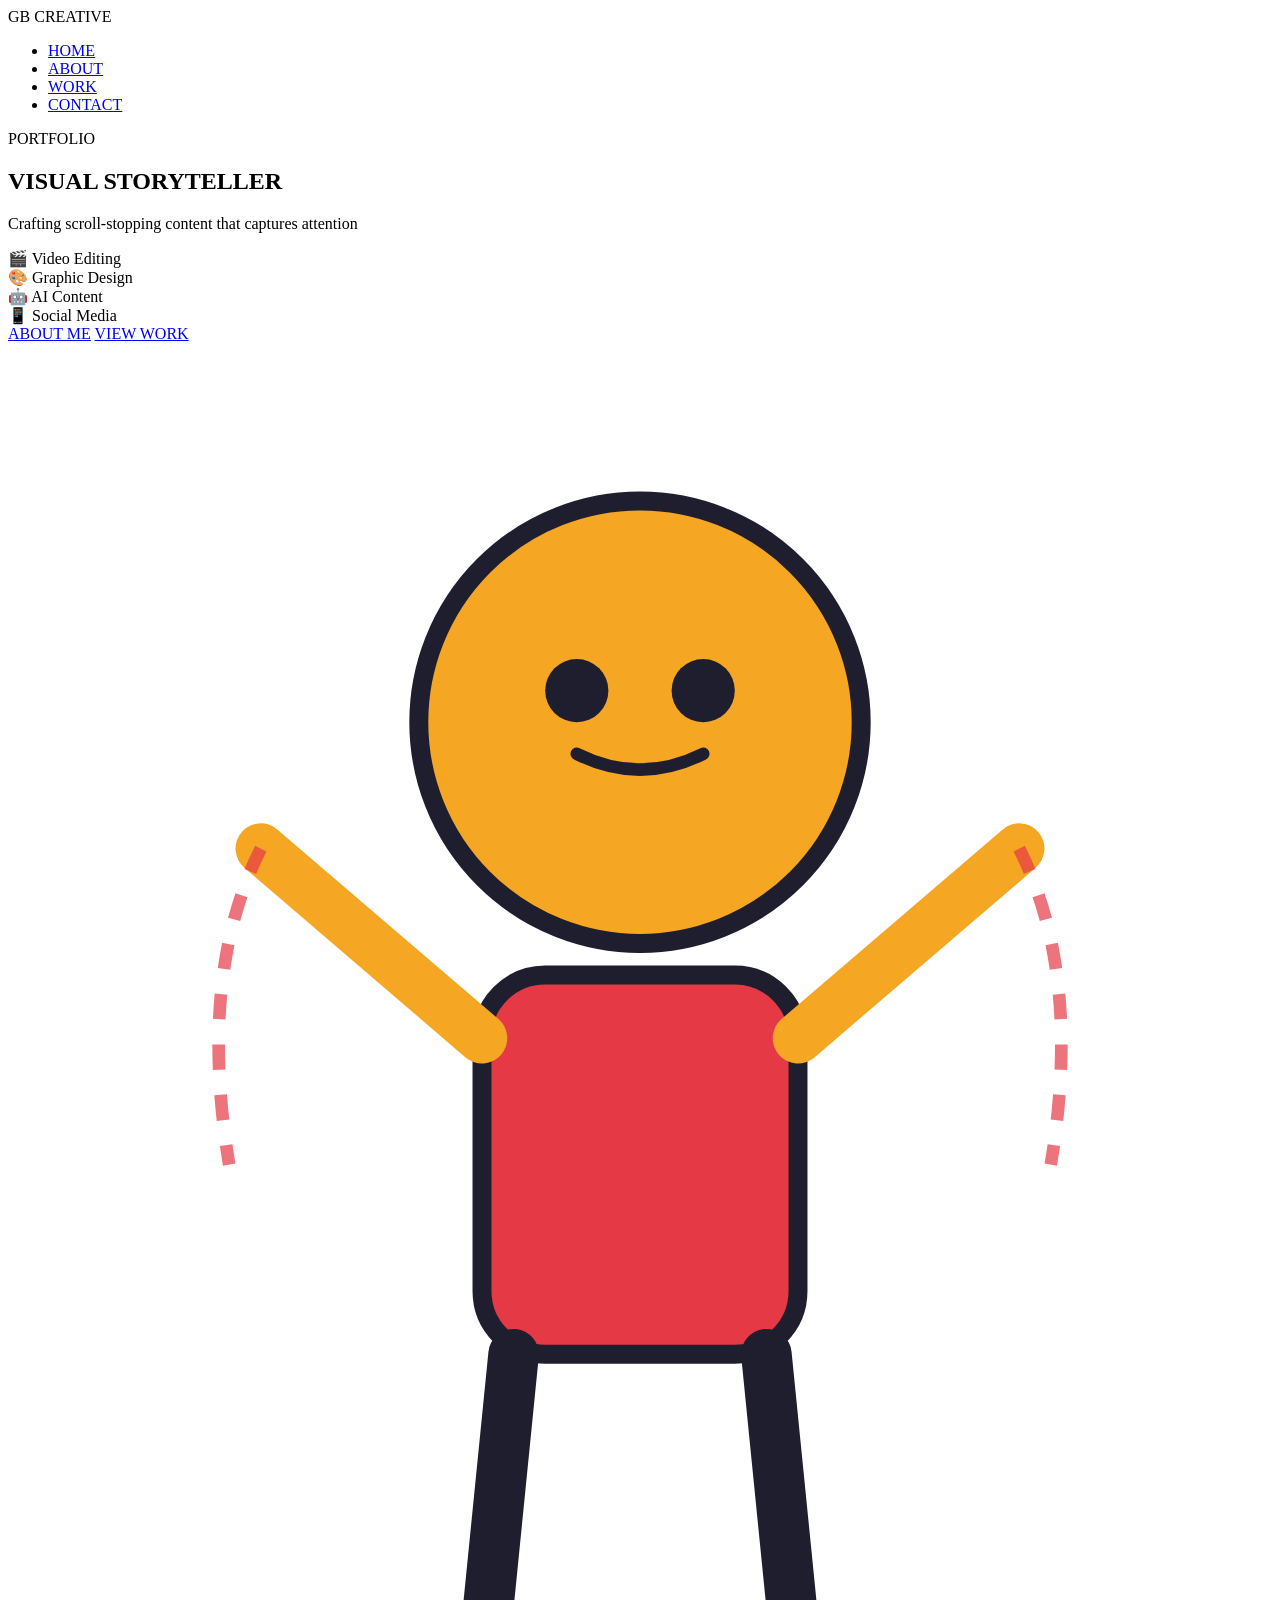
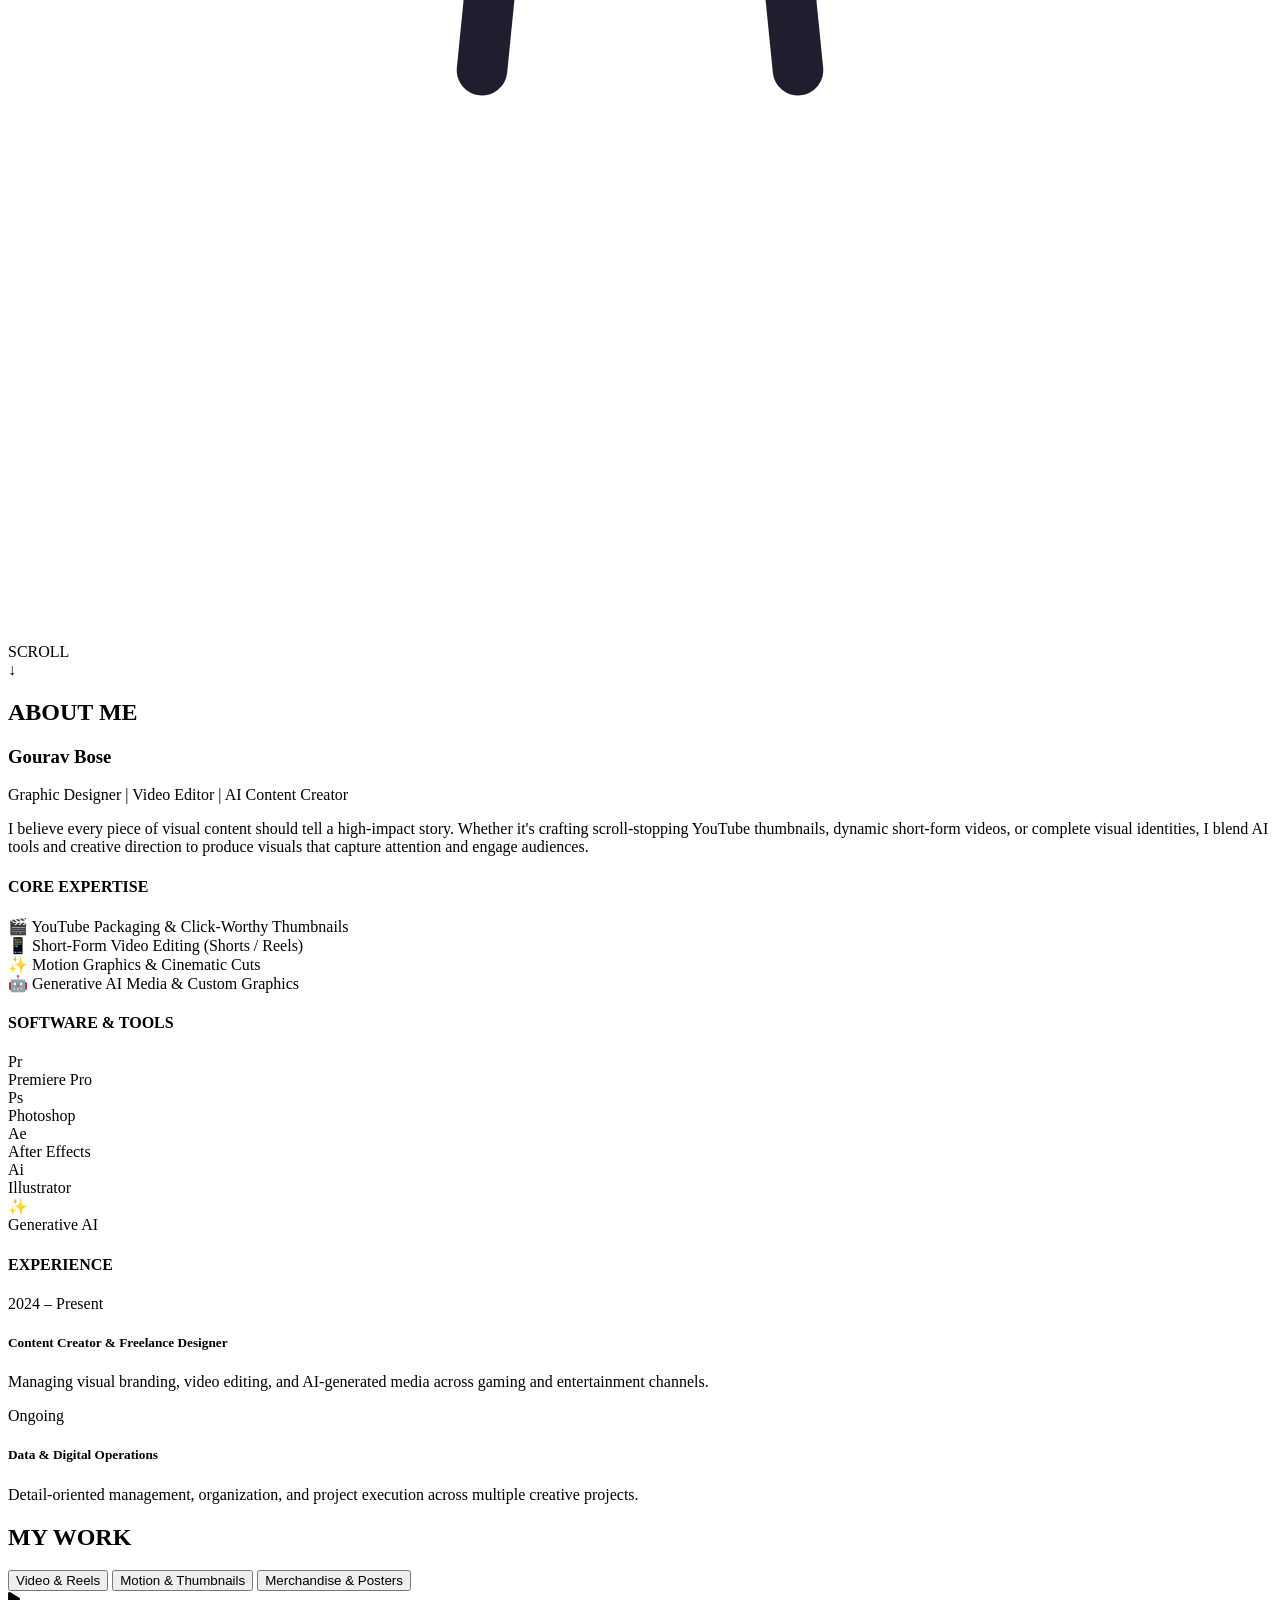
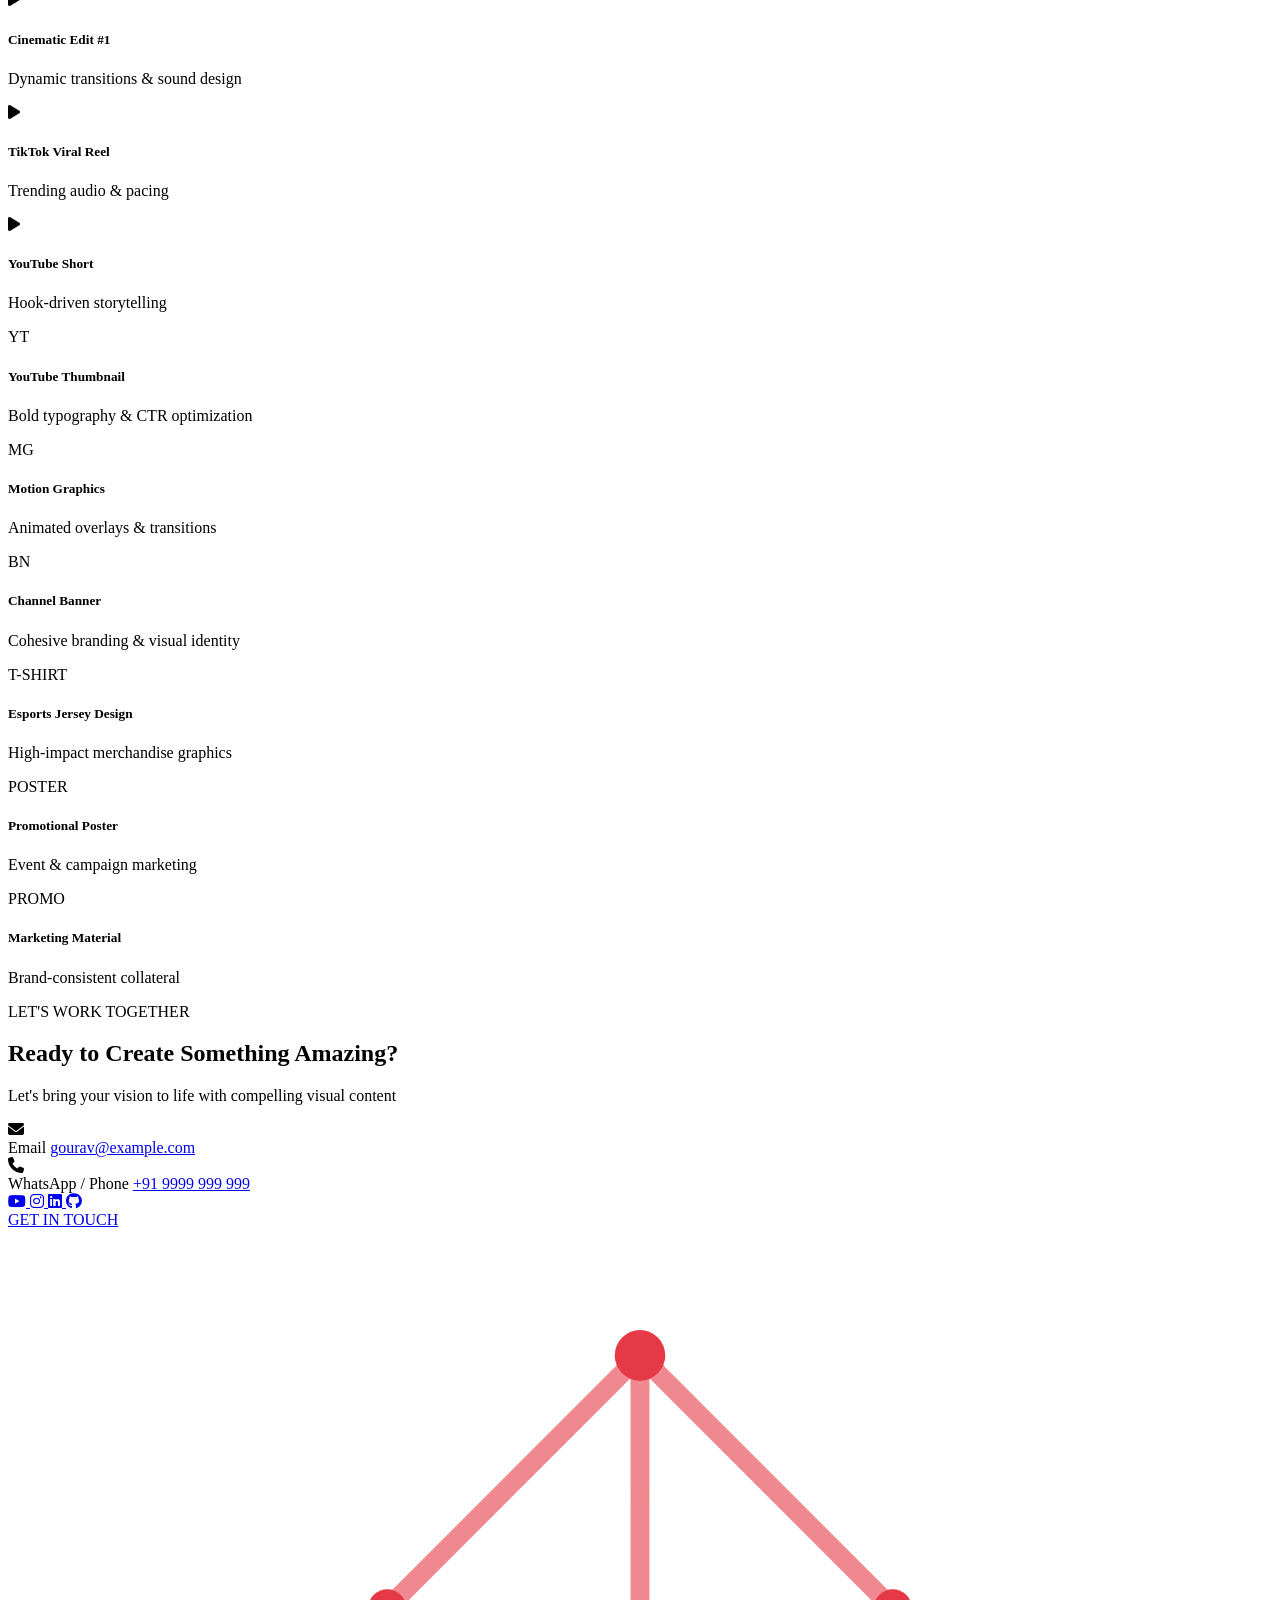
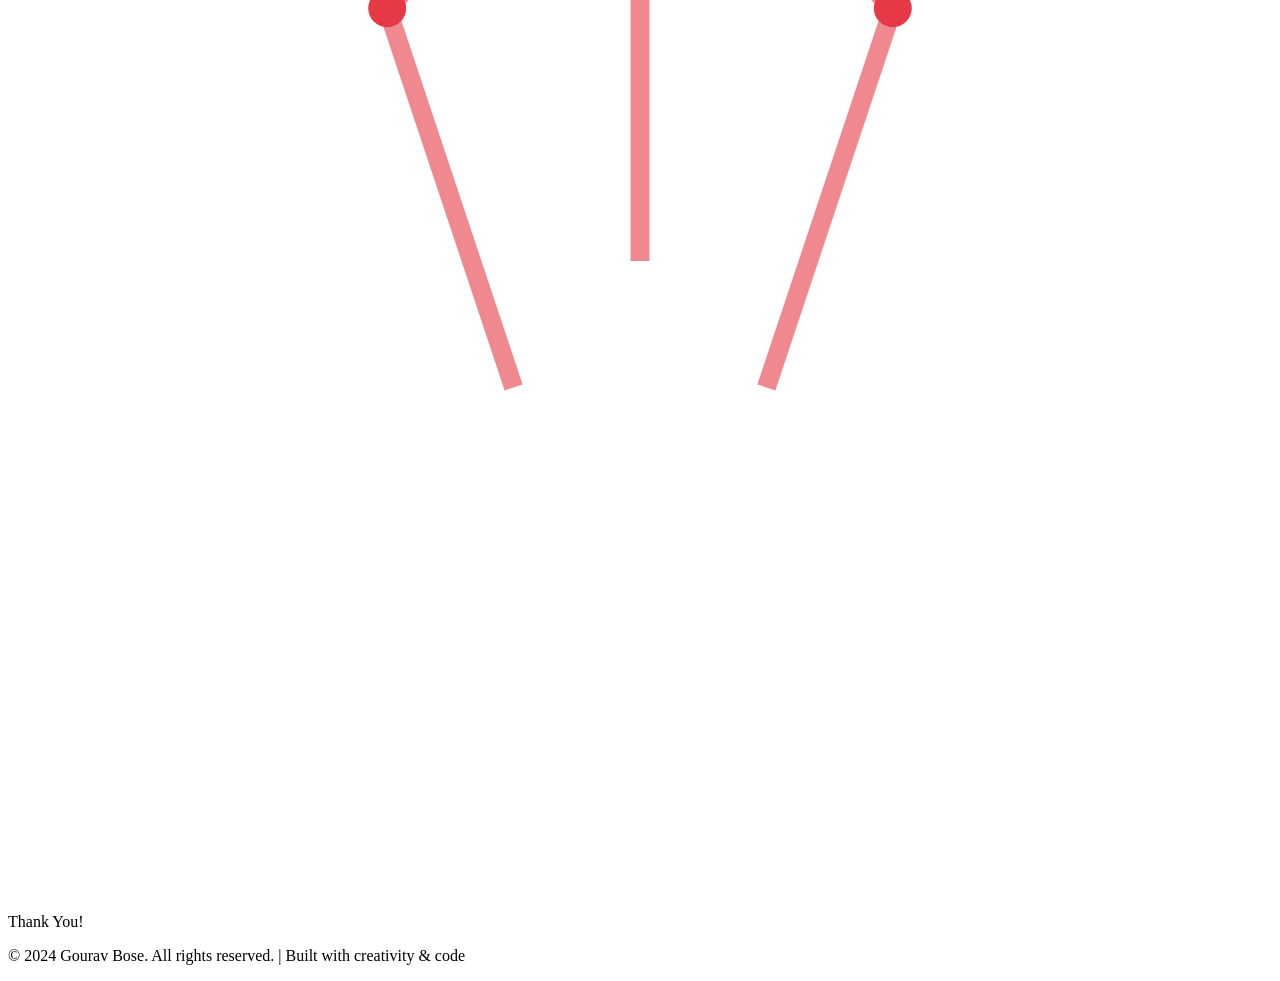
==== index.html @ 00a2127b "Create main portfolio landing page with hero section" ====
<!DOCTYPE html>
<html lang="en">
<head>
    <meta charset="UTF-8">
    <meta name="viewport" content="width=device-width, initial-scale=1.0">
    <title>Gourav Bose | Creative Designer & Content Creator</title>
    <link rel="stylesheet" href="styles/main.css">
    <link rel="stylesheet" href="styles/hero.css">
    <link rel="stylesheet" href="https://cdnjs.cloudflare.com/ajax/libs/font-awesome/6.4.0/css/all.min.css">
</head>
<body>
    <!-- Navigation -->
    <nav class="navbar">
        <div class="nav-container">
            <div class="logo">
                <span class="logo-accent">GB</span>
                <span class="logo-text">CREATIVE</span>
            </div>
            <ul class="nav-links">
                <li><a href="#hero">HOME</a></li>
                <li><a href="#about">ABOUT</a></li>
                <li><a href="#work">WORK</a></li>
                <li><a href="#contact">CONTACT</a></li>
            </ul>
            <div class="hamburger">
                <span></span>
                <span></span>
                <span></span>
            </div>
        </div>
    </nav>

    <!-- Hero Section -->
    <section id="hero" class="hero">
        <div class="watermark-bg">PORTFOLIO</div>
        
        <div class="hero-container">
            <div class="hero-content">
                <h1 class="hero-title">
                    <span class="title-word">VISUAL</span>
                    <span class="title-word accent">STORYTELLER</span>
                </h1>
                <p class="hero-subtitle">Crafting scroll-stopping content that captures attention</p>
                
                <div class="skill-badges">
                    <div class="badge">
                        <span class="badge-icon">🎬</span>
                        <span>Video Editing</span>
                    </div>
                    <div class="badge">
                        <span class="badge-icon">🎨</span>
                        <span>Graphic Design</span>
                    </div>
                    <div class="badge">
                        <span class="badge-icon">🤖</span>
                        <span>AI Content</span>
                    </div>
                    <div class="badge">
                        <span class="badge-icon">📱</span>
                        <span>Social Media</span>
                    </div>
                </div>

                <div class="hero-cta">
                    <a href="#about" class="btn btn-primary">ABOUT ME</a>
                    <a href="#work" class="btn btn-secondary">VIEW WORK</a>
                </div>
            </div>

            <div class="hero-visual">
                <div class="avatar-container">
                    <svg class="avatar-illustration" viewBox="0 0 200 300" xmlns="http://www.w3.org/2000/svg">
                        <!-- Stylized Comic Character -->
                        <circle cx="100" cy="60" r="35" fill="#F5A623" stroke="#1E1E2F" stroke-width="3"/>
                        <!-- Eyes -->
                        <circle cx="90" cy="55" r="5" fill="#1E1E2F"/>
                        <circle cx="110" cy="55" r="5" fill="#1E1E2F"/>
                        <!-- Smile -->
                        <path d="M 90 65 Q 100 70 110 65" stroke="#1E1E2F" stroke-width="2" fill="none" stroke-linecap="round"/>
                        <!-- Body -->
                        <rect x="75" y="100" width="50" height="60" rx="10" fill="#E63946" stroke="#1E1E2F" stroke-width="3"/>
                        <!-- Arms in action pose -->
                        <line x1="75" y1="110" x2="40" y2="80" stroke="#F5A623" stroke-width="8" stroke-linecap="round"/>
                        <line x1="125" y1="110" x2="160" y2="80" stroke="#F5A623" stroke-width="8" stroke-linecap="round"/>
                        <!-- Legs -->
                        <line x1="80" y1="160" x2="75" y2="210" stroke="#1E1E2F" stroke-width="8" stroke-linecap="round"/>
                        <line x1="120" y1="160" x2="125" y2="210" stroke="#1E1E2F" stroke-width="8" stroke-linecap="round"/>
                        <!-- Web lines from hands -->
                        <path d="M 40 80 Q 30 100 35 130" stroke="#E63946" stroke-width="2" fill="none" stroke-dasharray="4,4" opacity="0.7"/>
                        <path d="M 160 80 Q 170 100 165 130" stroke="#E63946" stroke-width="2" fill="none" stroke-dasharray="4,4" opacity="0.7"/>
                    </svg>
                </div>

                <!-- Floating web elements -->
                <div class="web-element web-1"></div>
                <div class="web-element web-2"></div>
                <div class="web-element web-3"></div>
            </div>
        </div>

        <!-- Scroll indicator -->
        <div class="scroll-indicator">
            <span>SCROLL</span>
            <div class="scroll-arrow">↓</div>
        </div>
    </section>

    <!-- About Section -->
    <section id="about" class="about">
        <div class="container">
            <h2 class="section-title">ABOUT ME</h2>
            
            <div class="about-content">
                <div class="about-text">
                    <h3 class="about-name">Gourav Bose</h3>
                    <p class="about-tagline">Graphic Designer | Video Editor | AI Content Creator</p>
                    
                    <p class="about-bio">
                        I believe every piece of visual content should tell a high-impact story. Whether it's crafting scroll-stopping YouTube thumbnails, dynamic short-form videos, or complete visual identities, I blend AI tools and creative direction to produce visuals that capture attention and engage audiences.
                    </p>

                    <h4 class="expertise-title">CORE EXPERTISE</h4>
                    <div class="expertise-grid">
                        <div class="expertise-item">
                            <span class="expertise-icon">🎬</span>
                            <span>YouTube Packaging & Click-Worthy Thumbnails</span>
                        </div>
                        <div class="expertise-item">
                            <span class="expertise-icon">📱</span>
                            <span>Short-Form Video Editing (Shorts / Reels)</span>
                        </div>
                        <div class="expertise-item">
                            <span class="expertise-icon">✨</span>
                            <span>Motion Graphics & Cinematic Cuts</span>
                        </div>
                        <div class="expertise-item">
                            <span class="expertise-icon">🤖</span>
                            <span>Generative AI Media & Custom Graphics</span>
                        </div>
                    </div>
                </div>

                <div class="tools-section">
                    <h4 class="tools-title">SOFTWARE & TOOLS</h4>
                    <div class="tools-grid">
                        <div class="tool-item">
                            <div class="tool-icon">Pr</div>
                            <span>Premiere Pro</span>
                        </div>
                        <div class="tool-item">
                            <div class="tool-icon">Ps</div>
                            <span>Photoshop</span>
                        </div>
                        <div class="tool-item">
                            <div class="tool-icon">Ae</div>
                            <span>After Effects</span>
                        </div>
                        <div class="tool-item">
                            <div class="tool-icon">Ai</div>
                            <span>Illustrator</span>
                        </div>
                        <div class="tool-item">
                            <div class="tool-icon">✨</div>
                            <span>Generative AI</span>
                        </div>
                    </div>
                </div>
            </div>

            <div class="experience-section">
                <h4 class="experience-title">EXPERIENCE</h4>
                <div class="experience-timeline">
                    <div class="timeline-item">
                        <div class="timeline-date">2024 – Present</div>
                        <div class="timeline-content">
                            <h5>Content Creator & Freelance Designer</h5>
                            <p>Managing visual branding, video editing, and AI-generated media across gaming and entertainment channels.</p>
                        </div>
                    </div>
                    <div class="timeline-item">
                        <div class="timeline-date">Ongoing</div>
                        <div class="timeline-content">
                            <h5>Data & Digital Operations</h5>
                            <p>Detail-oriented management, organization, and project execution across multiple creative projects.</p>
                        </div>
                    </div>
                </div>
            </div>
        </div>
    </section>

    <!-- Work Section -->
    <section id="work" class="work">
        <div class="container">
            <h2 class="section-title">MY WORK</h2>

            <div class="work-tabs">
                <button class="tab-btn active" data-tab="videos">Video & Reels</button>
                <button class="tab-btn" data-tab="design">Motion & Thumbnails</button>
                <button class="tab-btn" data-tab="merchandise">Merchandise & Posters</button>
            </div>

            <!-- Video Grid -->
            <div class="tab-content active" id="videos">
                <div class="work-grid">
                    <div class="work-card video-card">
                        <div class="video-mockup">
                            <div class="phone-frame">
                                <div class="video-placeholder">
                                    <i class="fas fa-play"></i>
                                </div>
                            </div>
                        </div>
                        <h5>Cinematic Edit #1</h5>
                        <p>Dynamic transitions & sound design</p>
                    </div>
                    <div class="work-card video-card">
                        <div class="video-mockup">
                            <div class="phone-frame">
                                <div class="video-placeholder">
                                    <i class="fas fa-play"></i>
                                </div>
                            </div>
                        </div>
                        <h5>TikTok Viral Reel</h5>
                        <p>Trending audio & pacing</p>
                    </div>
                    <div class="work-card video-card">
                        <div class="video-mockup">
                            <div class="phone-frame">
                                <div class="video-placeholder">
                                    <i class="fas fa-play"></i>
                                </div>
                            </div>
                        </div>
                        <h5>YouTube Short</h5>
                        <p>Hook-driven storytelling</p>
                    </div>
                </div>
            </div>

            <!-- Design Grid -->
            <div class="tab-content" id="design">
                <div class="work-grid">
                    <div class="work-card design-card">
                        <div class="thumbnail-mockup">
                            <div class="thumbnail">
                                <div class="thumbnail-placeholder">YT</div>
                            </div>
                        </div>
                        <h5>YouTube Thumbnail</h5>
                        <p>Bold typography & CTR optimization</p>
                    </div>
                    <div class="work-card design-card">
                        <div class="thumbnail-mockup">
                            <div class="thumbnail">
                                <div class="thumbnail-placeholder">MG</div>
                            </div>
                        </div>
                        <h5>Motion Graphics</h5>
                        <p>Animated overlays & transitions</p>
                    </div>
                    <div class="work-card design-card">
                        <div class="thumbnail-mockup">
                            <div class="thumbnail">
                                <div class="thumbnail-placeholder">BN</div>
                            </div>
                        </div>
                        <h5>Channel Banner</h5>
                        <p>Cohesive branding & visual identity</p>
                    </div>
                </div>
            </div>

            <!-- Merchandise Grid -->
            <div class="tab-content" id="merchandise">
                <div class="work-grid">
                    <div class="work-card merch-card">
                        <div class="merch-mockup">
                            <div class="tshirt">
                                <div class="shirt-design">T-SHIRT</div>
                            </div>
                        </div>
                        <h5>Esports Jersey Design</h5>
                        <p>High-impact merchandise graphics</p>
                    </div>
                    <div class="work-card merch-card">
                        <div class="merch-mockup">
                            <div class="poster">
                                <div class="poster-design">POSTER</div>
                            </div>
                        </div>
                        <h5>Promotional Poster</h5>
                        <p>Event & campaign marketing</p>
                    </div>
                    <div class="work-card merch-card">
                        <div class="merch-mockup">
                            <div class="poster">
                                <div class="poster-design">PROMO</div>
                            </div>
                        </div>
                        <h5>Marketing Material</h5>
                        <p>Brand-consistent collateral</p>
                    </div>
                </div>
            </div>
        </div>
    </section>

    <!-- Contact Section -->
    <section id="contact" class="contact">
        <div class="contact-banner">LET'S WORK TOGETHER</div>
        
        <div class="contact-container">
            <div class="contact-content">
                <h2 class="contact-heading">Ready to Create Something Amazing?</h2>
                <p class="contact-subtitle">Let's bring your vision to life with compelling visual content</p>

                <div class="contact-info">
                    <div class="info-item">
                        <i class="fas fa-envelope"></i>
                        <div>
                            <span class="info-label">Email</span>
                            <a href="mailto:gourav@example.com">gourav@example.com</a>
                        </div>
                    </div>
                    <div class="info-item">
                        <i class="fas fa-phone"></i>
                        <div>
                            <span class="info-label">WhatsApp / Phone</span>
                            <a href="tel:+919999999999">+91 9999 999 999</a>
                        </div>
                    </div>
                </div>

                <div class="social-links">
                    <a href="https://youtube.com" class="social-icon" title="YouTube">
                        <i class="fab fa-youtube"></i>
                    </a>
                    <a href="https://instagram.com" class="social-icon" title="Instagram">
                        <i class="fab fa-instagram"></i>
                    </a>
                    <a href="https://linkedin.com" class="social-icon" title="LinkedIn">
                        <i class="fab fa-linkedin"></i>
                    </a>
                    <a href="https://github.com" class="social-icon" title="GitHub">
                        <i class="fab fa-github"></i>
                    </a>
                </div>

                <a href="mailto:gourav@example.com" class="btn btn-primary btn-large">GET IN TOUCH</a>
            </div>

            <div class="contact-visual">
                <div class="web-corner">
                    <svg viewBox="0 0 100 100" xmlns="http://www.w3.org/2000/svg">
                        <path d="M 50 10 L 70 30 L 60 60 M 50 10 L 30 30 L 40 60 M 50 10 L 50 50" 
                              stroke="#E63946" stroke-width="1.5" fill="none" opacity="0.6"/>
                        <circle cx="50" cy="10" r="2" fill="#E63946"/>
                        <circle cx="70" cy="30" r="1.5" fill="#E63946"/>
                        <circle cx="30" cy="30" r="1.5" fill="#E63946"/>
                    </svg>
                </div>
            </div>
        </div>

        <footer class="footer">
            <div class="footer-content">
                <p class="footer-text">Thank You!</p>
                <p class="footer-credit">© 2024 Gourav Bose. All rights reserved. | Built with creativity & code</p>
            </div>
        </footer>
    </section>

    <script src="js/script.js"></script>
</body>
</html>
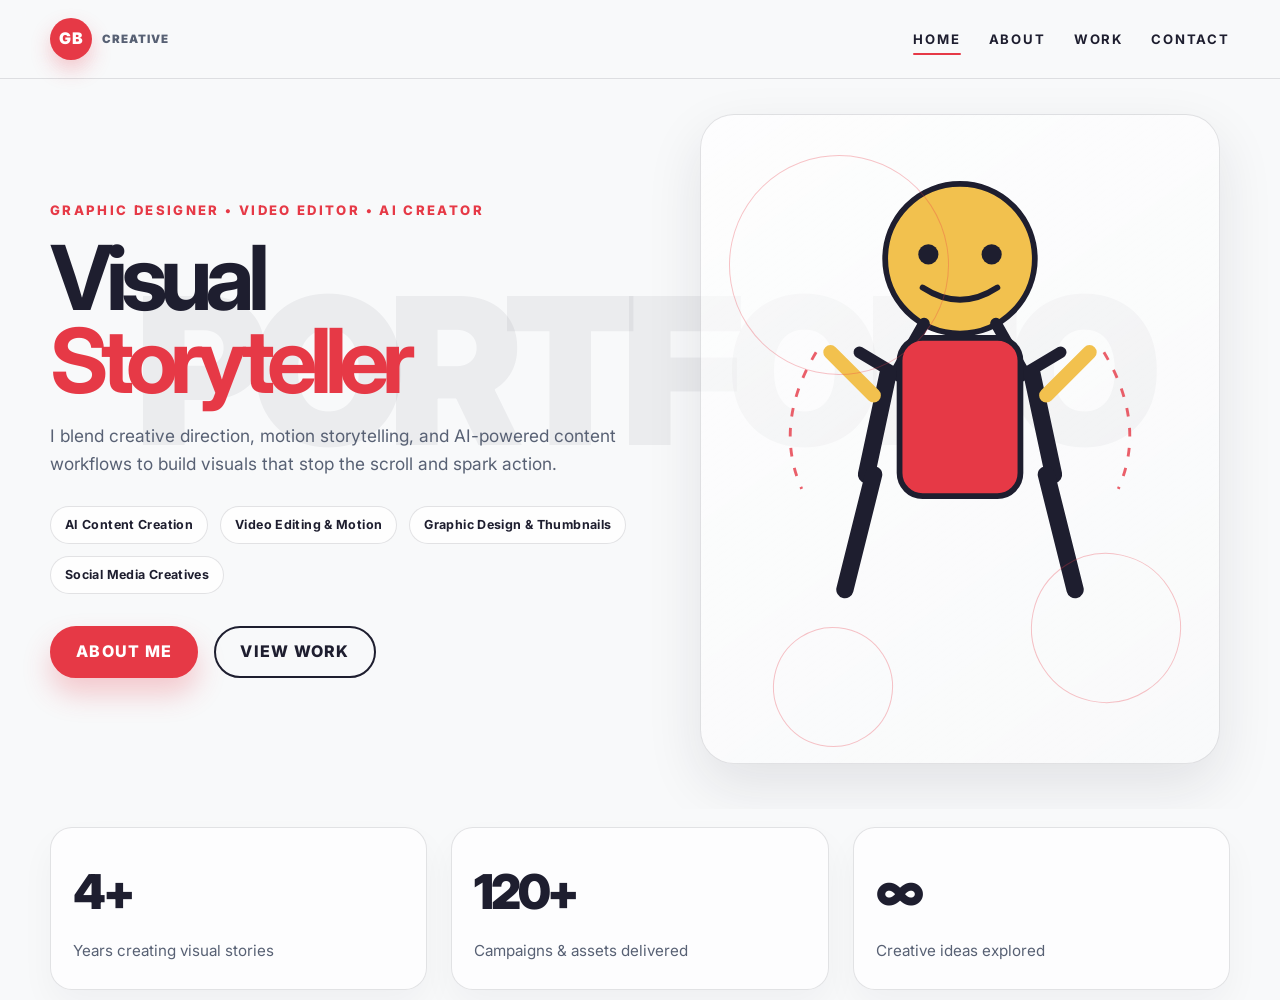
==== commit 9fdffdb3: "Build the final multi-page comic portfolio site for Gourav Bose" ====
--- a/index.html
+++ b/index.html
@@ -1,377 +1,114 @@
 <!DOCTYPE html>
 <html lang="en">
-<head>
-    <meta charset="UTF-8">
-    <meta name="viewport" content="width=device-width, initial-scale=1.0">
-    <title>Gourav Bose | Creative Designer & Content Creator</title>
-    <link rel="stylesheet" href="styles/main.css">
-    <link rel="stylesheet" href="styles/hero.css">
-    <link rel="stylesheet" href="https://cdnjs.cloudflare.com/ajax/libs/font-awesome/6.4.0/css/all.min.css">
-</head>
-<body>
-    <!-- Navigation -->
-    <nav class="navbar">
-        <div class="nav-container">
-            <div class="logo">
-                <span class="logo-accent">GB</span>
-                <span class="logo-text">CREATIVE</span>
-            </div>
-            <ul class="nav-links">
-                <li><a href="#hero">HOME</a></li>
-                <li><a href="#about">ABOUT</a></li>
-                <li><a href="#work">WORK</a></li>
-                <li><a href="#contact">CONTACT</a></li>
-            </ul>
-            <div class="hamburger">
-                <span></span>
-                <span></span>
-                <span></span>
-            </div>
+  <head>
+    <meta charset="UTF-8" />
+    <meta name="viewport" content="width=device-width, initial-scale=1.0" />
+    <title>Gourav Bose | Creative Portfolio</title>
+    <meta name="description" content="Creative portfolio of Gourav Bose — graphic designer, video editor, AI content creator." />
+    <link rel="preconnect" href="https://fonts.googleapis.com" />
+    <link rel="preconnect" href="https://fonts.gstatic.com" crossorigin />
+    <link href="https://fonts.googleapis.com/css2?family=Inter:wght@400;500;600;700;800;900&family=Permanent+Marker&display=swap" rel="stylesheet" />
+    <link rel="stylesheet" href="styles/main.css" />
+    <link rel="stylesheet" href="styles/hero.css" />
+    <link rel="stylesheet" href="https://cdnjs.cloudflare.com/ajax/libs/font-awesome/6.4.0/css/all.min.css" />
+  </head>
+  <body>
+    <header class="site-header">
+      <nav class="navbar container">
+        <a href="index.html" class="brand" aria-label="Gourav Bose home">
+          <span class="brand-mark">GB</span>
+          <span class="brand-text">creative</span>
+        </a>
+
+        <button class="nav-toggle" aria-label="Toggle menu">
+          <span></span><span></span><span></span>
+        </button>
+
+        <div class="nav-panel">
+          <ul class="nav-menu">
+            <li><a href="index.html" class="active">Home</a></li>
+            <li><a href="about.html">About</a></li>
+            <li><a href="work.html">Work</a></li>
+            <li><a href="contact.html">Contact</a></li>
+          </ul>
         </div>
-    </nav>
+      </nav>
+    </header>
 
-    <!-- Hero Section -->
-    <section id="hero" class="hero">
-        <div class="watermark-bg">PORTFOLIO</div>
-        
-        <div class="hero-container">
-            <div class="hero-content">
-                <h1 class="hero-title">
-                    <span class="title-word">VISUAL</span>
-                    <span class="title-word accent">STORYTELLER</span>
-                </h1>
-                <p class="hero-subtitle">Crafting scroll-stopping content that captures attention</p>
-                
-                <div class="skill-badges">
-                    <div class="badge">
-                        <span class="badge-icon">🎬</span>
-                        <span>Video Editing</span>
-                    </div>
-                    <div class="badge">
-                        <span class="badge-icon">🎨</span>
-                        <span>Graphic Design</span>
-                    </div>
-                    <div class="badge">
-                        <span class="badge-icon">🤖</span>
-                        <span>AI Content</span>
-                    </div>
-                    <div class="badge">
-                        <span class="badge-icon">📱</span>
-                        <span>Social Media</span>
-                    </div>
-                </div>
+    <main>
+      <section class="hero-section">
+        <div class="hero-watermark">PORTFOLIO</div>
 
-                <div class="hero-cta">
-                    <a href="#about" class="btn btn-primary">ABOUT ME</a>
-                    <a href="#work" class="btn btn-secondary">VIEW WORK</a>
-                </div>
+        <div class="container hero-grid">
+          <div class="hero-copy">
+            <p class="kicker">Graphic Designer • Video Editor • AI Creator</p>
+            <h1>
+              <span>Visual</span>
+              <span class="highlight">Storyteller</span>
+            </h1>
+            <p class="hero-text">
+              I blend creative direction, motion storytelling, and AI-powered content workflows to build visuals that stop the scroll and spark action.
+            </p>
+
+            <div class="tag-cloud" aria-label="Creative skill tags">
+              <span>AI Content Creation</span>
+              <span>Video Editing & Motion</span>
+              <span>Graphic Design & Thumbnails</span>
+              <span>Social Media Creatives</span>
             </div>
 
-            <div class="hero-visual">
-                <div class="avatar-container">
-                    <svg class="avatar-illustration" viewBox="0 0 200 300" xmlns="http://www.w3.org/2000/svg">
-                        <!-- Stylized Comic Character -->
-                        <circle cx="100" cy="60" r="35" fill="#F5A623" stroke="#1E1E2F" stroke-width="3"/>
-                        <!-- Eyes -->
-                        <circle cx="90" cy="55" r="5" fill="#1E1E2F"/>
-                        <circle cx="110" cy="55" r="5" fill="#1E1E2F"/>
-                        <!-- Smile -->
-                        <path d="M 90 65 Q 100 70 110 65" stroke="#1E1E2F" stroke-width="2" fill="none" stroke-linecap="round"/>
-                        <!-- Body -->
-                        <rect x="75" y="100" width="50" height="60" rx="10" fill="#E63946" stroke="#1E1E2F" stroke-width="3"/>
-                        <!-- Arms in action pose -->
-                        <line x1="75" y1="110" x2="40" y2="80" stroke="#F5A623" stroke-width="8" stroke-linecap="round"/>
-                        <line x1="125" y1="110" x2="160" y2="80" stroke="#F5A623" stroke-width="8" stroke-linecap="round"/>
-                        <!-- Legs -->
-                        <line x1="80" y1="160" x2="75" y2="210" stroke="#1E1E2F" stroke-width="8" stroke-linecap="round"/>
-                        <line x1="120" y1="160" x2="125" y2="210" stroke="#1E1E2F" stroke-width="8" stroke-linecap="round"/>
-                        <!-- Web lines from hands -->
-                        <path d="M 40 80 Q 30 100 35 130" stroke="#E63946" stroke-width="2" fill="none" stroke-dasharray="4,4" opacity="0.7"/>
-                        <path d="M 160 80 Q 170 100 165 130" stroke="#E63946" stroke-width="2" fill="none" stroke-dasharray="4,4" opacity="0.7"/>
-                    </svg>
-                </div>
+            <div class="hero-actions">
+              <a class="btn btn-primary" href="about.html">About Me</a>
+              <a class="btn btn-secondary" href="work.html">View Work</a>
+            </div>
+          </div>
 
-                <!-- Floating web elements -->
-                <div class="web-element web-1"></div>
-                <div class="web-element web-2"></div>
-                <div class="web-element web-3"></div>
+          <div class="hero-art" aria-label="Comic artist illustration">
+            <div class="art-frame">
+              <div class="web web-a"></div>
+              <div class="web web-b"></div>
+              <div class="web web-c"></div>
+
+              <svg viewBox="0 0 360 440" role="img" aria-label="Stylized character posing with web elements">
+                <g class="character">
+                  <circle cx="180" cy="95" r="52" fill="#f2c14e" stroke="#1e1e2f" stroke-width="4"/>
+                  <circle cx="158" cy="92" r="7" fill="#1e1e2f"/>
+                  <circle cx="202" cy="92" r="7" fill="#1e1e2f"/>
+                  <path d="M 154 115 Q 180 132 206 115" fill="none" stroke="#1e1e2f" stroke-width="4" stroke-linecap="round"/>
+                  <path d="M 155 140 L 135 175 L 110 160" fill="none" stroke="#1e1e2f" stroke-width="8" stroke-linecap="round"/>
+                  <path d="M 205 140 L 225 175 L 250 160" fill="none" stroke="#1e1e2f" stroke-width="8" stroke-linecap="round"/>
+                  <path d="M 130 175 L 115 245" fill="none" stroke="#1e1e2f" stroke-width="12" stroke-linecap="round"/>
+                  <path d="M 230 175 L 245 245" fill="none" stroke="#1e1e2f" stroke-width="12" stroke-linecap="round"/>
+                  <path d="M 120 245 L 100 325" fill="none" stroke="#1e1e2f" stroke-width="12" stroke-linecap="round"/>
+                  <path d="M 240 245 L 260 325" fill="none" stroke="#1e1e2f" stroke-width="12" stroke-linecap="round"/>
+                  <path d="M 120 190 L 90 160" fill="none" stroke="#f2c14e" stroke-width="10" stroke-linecap="round"/>
+                  <path d="M 240 190 L 270 160" fill="none" stroke="#f2c14e" stroke-width="10" stroke-linecap="round"/>
+                  <rect x="138" y="150" width="84" height="110" rx="16" fill="#e63946" stroke="#1e1e2f" stroke-width="4"/>
+                  <path d="M 80 160 Q 50 210 70 255" fill="none" stroke="#e63946" stroke-width="2" stroke-dasharray="6 8" opacity="0.8"/>
+                  <path d="M 280 160 Q 310 210 290 255" fill="none" stroke="#e63946" stroke-width="2" stroke-dasharray="6 8" opacity="0.8"/>
+                </g>
+              </svg>
             </div>
+          </div>
         </div>
+      </section>
 
-        <!-- Scroll indicator -->
-        <div class="scroll-indicator">
-            <span>SCROLL</span>
-            <div class="scroll-arrow">↓</div>
+      <section class="mini-showcase container">
+        <div class="showcase-item">
+          <span class="showcase-num">4+</span>
+          <span class="showcase-label">Years creating visual stories</span>
         </div>
-    </section>
-
-    <!-- About Section -->
-    <section id="about" class="about">
-        <div class="container">
-            <h2 class="section-title">ABOUT ME</h2>
-            
-            <div class="about-content">
-                <div class="about-text">
-                    <h3 class="about-name">Gourav Bose</h3>
-                    <p class="about-tagline">Graphic Designer | Video Editor | AI Content Creator</p>
-                    
-                    <p class="about-bio">
-                        I believe every piece of visual content should tell a high-impact story. Whether it's crafting scroll-stopping YouTube thumbnails, dynamic short-form videos, or complete visual identities, I blend AI tools and creative direction to produce visuals that capture attention and engage audiences.
-                    </p>
-
-                    <h4 class="expertise-title">CORE EXPERTISE</h4>
-                    <div class="expertise-grid">
-                        <div class="expertise-item">
-                            <span class="expertise-icon">🎬</span>
-                            <span>YouTube Packaging & Click-Worthy Thumbnails</span>
-                        </div>
-                        <div class="expertise-item">
-                            <span class="expertise-icon">📱</span>
-                            <span>Short-Form Video Editing (Shorts / Reels)</span>
-                        </div>
-                        <div class="expertise-item">
-                            <span class="expertise-icon">✨</span>
-                            <span>Motion Graphics & Cinematic Cuts</span>
-                        </div>
-                        <div class="expertise-item">
-                            <span class="expertise-icon">🤖</span>
-                            <span>Generative AI Media & Custom Graphics</span>
-                        </div>
-                    </div>
-                </div>
-
-                <div class="tools-section">
-                    <h4 class="tools-title">SOFTWARE & TOOLS</h4>
-                    <div class="tools-grid">
-                        <div class="tool-item">
-                            <div class="tool-icon">Pr</div>
-                            <span>Premiere Pro</span>
-                        </div>
-                        <div class="tool-item">
-                            <div class="tool-icon">Ps</div>
-                            <span>Photoshop</span>
-                        </div>
-                        <div class="tool-item">
-                            <div class="tool-icon">Ae</div>
-                            <span>After Effects</span>
-                        </div>
-                        <div class="tool-item">
-                            <div class="tool-icon">Ai</div>
-                            <span>Illustrator</span>
-                        </div>
-                        <div class="tool-item">
-                            <div class="tool-icon">✨</div>
-                            <span>Generative AI</span>
-                        </div>
-                    </div>
-                </div>
-            </div>
-
-            <div class="experience-section">
-                <h4 class="experience-title">EXPERIENCE</h4>
-                <div class="experience-timeline">
-                    <div class="timeline-item">
-                        <div class="timeline-date">2024 – Present</div>
-                        <div class="timeline-content">
-                            <h5>Content Creator & Freelance Designer</h5>
-                            <p>Managing visual branding, video editing, and AI-generated media across gaming and entertainment channels.</p>
-                        </div>
-                    </div>
-                    <div class="timeline-item">
-                        <div class="timeline-date">Ongoing</div>
-                        <div class="timeline-content">
-                            <h5>Data & Digital Operations</h5>
-                            <p>Detail-oriented management, organization, and project execution across multiple creative projects.</p>
-                        </div>
-                    </div>
-                </div>
-            </div>
+        <div class="showcase-item">
+          <span class="showcase-num">120+</span>
+          <span class="showcase-label">Campaigns & assets delivered</span>
         </div>
-    </section>
-
-    <!-- Work Section -->
-    <section id="work" class="work">
-        <div class="container">
-            <h2 class="section-title">MY WORK</h2>
-
-            <div class="work-tabs">
-                <button class="tab-btn active" data-tab="videos">Video & Reels</button>
-                <button class="tab-btn" data-tab="design">Motion & Thumbnails</button>
-                <button class="tab-btn" data-tab="merchandise">Merchandise & Posters</button>
-            </div>
-
-            <!-- Video Grid -->
-            <div class="tab-content active" id="videos">
-                <div class="work-grid">
-                    <div class="work-card video-card">
-                        <div class="video-mockup">
-                            <div class="phone-frame">
-                                <div class="video-placeholder">
-                                    <i class="fas fa-play"></i>
-                                </div>
-                            </div>
-                        </div>
-                        <h5>Cinematic Edit #1</h5>
-                        <p>Dynamic transitions & sound design</p>
-                    </div>
-                    <div class="work-card video-card">
-                        <div class="video-mockup">
-                            <div class="phone-frame">
-                                <div class="video-placeholder">
-                                    <i class="fas fa-play"></i>
-                                </div>
-                            </div>
-                        </div>
-                        <h5>TikTok Viral Reel</h5>
-                        <p>Trending audio & pacing</p>
-                    </div>
-                    <div class="work-card video-card">
-                        <div class="video-mockup">
-                            <div class="phone-frame">
-                                <div class="video-placeholder">
-                                    <i class="fas fa-play"></i>
-                                </div>
-                            </div>
-                        </div>
-                        <h5>YouTube Short</h5>
-                        <p>Hook-driven storytelling</p>
-                    </div>
-                </div>
-            </div>
-
-            <!-- Design Grid -->
-            <div class="tab-content" id="design">
-                <div class="work-grid">
-                    <div class="work-card design-card">
-                        <div class="thumbnail-mockup">
-                            <div class="thumbnail">
-                                <div class="thumbnail-placeholder">YT</div>
-                            </div>
-                        </div>
-                        <h5>YouTube Thumbnail</h5>
-                        <p>Bold typography & CTR optimization</p>
-                    </div>
-                    <div class="work-card design-card">
-                        <div class="thumbnail-mockup">
-                            <div class="thumbnail">
-                                <div class="thumbnail-placeholder">MG</div>
-                            </div>
-                        </div>
-                        <h5>Motion Graphics</h5>
-                        <p>Animated overlays & transitions</p>
-                    </div>
-                    <div class="work-card design-card">
-                        <div class="thumbnail-mockup">
-                            <div class="thumbnail">
-                                <div class="thumbnail-placeholder">BN</div>
-                            </div>
-                        </div>
-                        <h5>Channel Banner</h5>
-                        <p>Cohesive branding & visual identity</p>
-                    </div>
-                </div>
-            </div>
-
-            <!-- Merchandise Grid -->
-            <div class="tab-content" id="merchandise">
-                <div class="work-grid">
-                    <div class="work-card merch-card">
-                        <div class="merch-mockup">
-                            <div class="tshirt">
-                                <div class="shirt-design">T-SHIRT</div>
-                            </div>
-                        </div>
-                        <h5>Esports Jersey Design</h5>
-                        <p>High-impact merchandise graphics</p>
-                    </div>
-                    <div class="work-card merch-card">
-                        <div class="merch-mockup">
-                            <div class="poster">
-                                <div class="poster-design">POSTER</div>
-                            </div>
-                        </div>
-                        <h5>Promotional Poster</h5>
-                        <p>Event & campaign marketing</p>
-                    </div>
-                    <div class="work-card merch-card">
-                        <div class="merch-mockup">
-                            <div class="poster">
-                                <div class="poster-design">PROMO</div>
-                            </div>
-                        </div>
-                        <h5>Marketing Material</h5>
-                        <p>Brand-consistent collateral</p>
-                    </div>
-                </div>
-            </div>
+        <div class="showcase-item">
+          <span class="showcase-num">∞</span>
+          <span class="showcase-label">Creative ideas explored</span>
         </div>
-    </section>
-
-    <!-- Contact Section -->
-    <section id="contact" class="contact">
-        <div class="contact-banner">LET'S WORK TOGETHER</div>
-        
-        <div class="contact-container">
-            <div class="contact-content">
-                <h2 class="contact-heading">Ready to Create Something Amazing?</h2>
-                <p class="contact-subtitle">Let's bring your vision to life with compelling visual content</p>
-
-                <div class="contact-info">
-                    <div class="info-item">
-                        <i class="fas fa-envelope"></i>
-                        <div>
-                            <span class="info-label">Email</span>
-                            <a href="mailto:gourav@example.com">gourav@example.com</a>
-                        </div>
-                    </div>
-                    <div class="info-item">
-                        <i class="fas fa-phone"></i>
-                        <div>
-                            <span class="info-label">WhatsApp / Phone</span>
-                            <a href="tel:+919999999999">+91 9999 999 999</a>
-                        </div>
-                    </div>
-                </div>
-
-                <div class="social-links">
-                    <a href="https://youtube.com" class="social-icon" title="YouTube">
-                        <i class="fab fa-youtube"></i>
-                    </a>
-                    <a href="https://instagram.com" class="social-icon" title="Instagram">
-                        <i class="fab fa-instagram"></i>
-                    </a>
-                    <a href="https://linkedin.com" class="social-icon" title="LinkedIn">
-                        <i class="fab fa-linkedin"></i>
-                    </a>
-                    <a href="https://github.com" class="social-icon" title="GitHub">
-                        <i class="fab fa-github"></i>
-                    </a>
-                </div>
-
-                <a href="mailto:gourav@example.com" class="btn btn-primary btn-large">GET IN TOUCH</a>
-            </div>
-
-            <div class="contact-visual">
-                <div class="web-corner">
-                    <svg viewBox="0 0 100 100" xmlns="http://www.w3.org/2000/svg">
-                        <path d="M 50 10 L 70 30 L 60 60 M 50 10 L 30 30 L 40 60 M 50 10 L 50 50" 
-                              stroke="#E63946" stroke-width="1.5" fill="none" opacity="0.6"/>
-                        <circle cx="50" cy="10" r="2" fill="#E63946"/>
-                        <circle cx="70" cy="30" r="1.5" fill="#E63946"/>
-                        <circle cx="30" cy="30" r="1.5" fill="#E63946"/>
-                    </svg>
-                </div>
-            </div>
-        </div>
-
-        <footer class="footer">
-            <div class="footer-content">
-                <p class="footer-text">Thank You!</p>
-                <p class="footer-credit">© 2024 Gourav Bose. All rights reserved. | Built with creativity & code</p>
-            </div>
-        </footer>
-    </section>
+      </section>
+    </main>
 
     <script src="js/script.js"></script>
-</body>
+  </body>
 </html>
--- a/styles/main.css
+++ b/styles/main.css
@@ -0,0 +1,888 @@
+* {
+  box-sizing: border-box;
+}
+
+:root {
+  --bg: #f8f9fa;
+  --panel: #ffffff;
+  --text: #1e1e2f;
+  --muted: #586174;
+  --accent: #e63946;
+  --accent-soft: rgba(230, 57, 70, 0.12);
+  --navy: #1b1d2a;
+  --line: rgba(30, 30, 47, 0.12);
+  --shadow: 0 22px 55px rgba(25, 25, 45, 0.1);
+  --radius: 22px;
+}
+
+html {
+  scroll-behavior: smooth;
+}
+
+body {
+  margin: 0;
+  background: var(--bg);
+  color: var(--text);
+  font-family: "Inter", sans-serif;
+  line-height: 1.6;
+}
+
+a {
+  color: inherit;
+  text-decoration: none;
+}
+
+img, svg {
+  display: block;
+  max-width: 100%;
+}
+
+button {
+  font: inherit;
+}
+
+.container {
+  width: min(1180px, calc(100% - 32px));
+  margin: 0 auto;
+}
+
+.site-header {
+  position: sticky;
+  top: 0;
+  z-index: 50;
+  backdrop-filter: blur(12px);
+  background: rgba(248, 249, 250, 0.8);
+  border-bottom: 1px solid var(--line);
+}
+
+.navbar {
+  display: flex;
+  align-items: center;
+  justify-content: space-between;
+  min-height: 78px;
+  gap: 24px;
+}
+
+.brand {
+  display: inline-flex;
+  align-items: center;
+  gap: 10px;
+  font-weight: 900;
+  letter-spacing: 1px;
+  text-transform: uppercase;
+}
+
+.brand-mark {
+  display: grid;
+  place-items: center;
+  width: 42px;
+  height: 42px;
+  border-radius: 50%;
+  background: var(--accent);
+  color: #fff;
+  box-shadow: 0 10px 20px rgba(230, 57, 70, 0.25);
+}
+
+.brand-text {
+  font-size: 0.72rem;
+  color: var(--muted);
+}
+
+.nav-panel {
+  margin-left: auto;
+}
+
+.nav-menu {
+  display: flex;
+  align-items: center;
+  gap: 28px;
+  margin: 0;
+  padding: 0;
+  list-style: none;
+}
+
+.nav-menu a {
+  position: relative;
+  font-size: 0.82rem;
+  letter-spacing: 0.14em;
+  text-transform: uppercase;
+  color: var(--text);
+  font-weight: 700;
+}
+
+.nav-menu a::after {
+  content: "";
+  position: absolute;
+  left: 0;
+  bottom: -8px;
+  width: 100%;
+  height: 2px;
+  border-radius: 999px;
+  background: var(--accent);
+  transform: scaleX(0);
+  transform-origin: left;
+  transition: transform 0.25s ease;
+}
+
+.nav-menu a:hover::after,
+.nav-menu a.active::after {
+  transform: scaleX(1);
+}
+
+.nav-toggle {
+  display: none;
+  flex-direction: column;
+  justify-content: center;
+  gap: 5px;
+  width: 46px;
+  height: 46px;
+  border: 1px solid var(--line);
+  border-radius: 12px;
+  background: rgba(255,255,255,0.5);
+  cursor: pointer;
+}
+
+.nav-toggle span {
+  display: block;
+  width: 20px;
+  height: 2px;
+  border-radius: 99px;
+  background: var(--text);
+  margin: 0 auto;
+}
+
+main.page-main {
+  padding: 56px 0 90px;
+}
+
+.section-head {
+  margin-bottom: 34px;
+}
+
+.eyebrow {
+  margin: 0 0 12px;
+  font-size: 0.76rem;
+  font-weight: 800;
+  letter-spacing: 0.2em;
+  text-transform: uppercase;
+  color: var(--accent);
+}
+
+.section-head h1,
+.section-head h2 {
+  margin: 0;
+  max-width: 720px;
+  font-size: clamp(2.2rem, 5vw, 4.2rem);
+  line-height: 0.96;
+  letter-spacing: -0.06em;
+}
+
+.section-head.narrow h2 {
+  font-size: clamp(1.8rem, 4vw, 3rem);
+}
+
+.btn {
+  display: inline-flex;
+  align-items: center;
+  justify-content: center;
+  min-height: 52px;
+  padding: 0 24px;
+  border-radius: 999px;
+  border: 2px solid var(--text);
+  font-weight: 800;
+  letter-spacing: 0.08em;
+  text-transform: uppercase;
+  transition: transform 0.25s ease, box-shadow 0.25s ease;
+}
+
+.btn:hover {
+  transform: translateY(-2px);
+}
+
+.btn-primary {
+  background: var(--accent);
+  border-color: var(--accent);
+  color: #fff;
+  box-shadow: 0 16px 28px rgba(230, 57, 70, 0.25);
+}
+
+.btn-secondary {
+  background: transparent;
+  color: var(--text);
+}
+
+.site-footer {
+  border-top: 1px solid var(--line);
+  background: rgba(255, 255, 255, 0.5);
+}
+
+.footer-inner {
+  display: flex;
+  align-items: center;
+  justify-content: space-between;
+  min-height: 85px;
+  gap: 18px;
+  flex-wrap: wrap;
+}
+
+.footer-inner p {
+  margin: 0;
+  font-size: 1.3rem;
+  font-family: "Permanent Marker", cursive;
+  font-weight: 400;
+}
+
+.footer-link {
+  font-weight: 800;
+  letter-spacing: 0.1em;
+  text-transform: uppercase;
+}
+
+.hero-section {
+  position: relative;
+  overflow: hidden;
+  padding: 42px 0 40px;
+}
+
+.hero-watermark {
+  position: absolute;
+  left: 50%;
+  top: 40%;
+  transform: translate(-50%, -50%);
+  font-size: clamp(4rem, 16vw, 18rem);
+  line-height: 1;
+  color: rgba(30,30,47,0.06);
+  font-weight: 900;
+  letter-spacing: -0.08em;
+  user-select: none;
+  z-index: 0;
+}
+
+.hero-grid {
+  position: relative;
+  z-index: 1;
+  display: grid;
+  grid-template-columns: 1.05fr 0.95fr;
+  align-items: center;
+  gap: 42px;
+  min-height: 660px;
+}
+
+.kicker {
+  margin: 0 0 16px;
+  font-size: 0.82rem;
+  letter-spacing: 0.18em;
+  text-transform: uppercase;
+  color: var(--accent);
+  font-weight: 800;
+}
+
+.hero-copy h1 {
+  margin: 0;
+  display: flex;
+  flex-direction: column;
+  font-size: clamp(3.4rem, 7vw, 7.4rem);
+  line-height: 0.92;
+  letter-spacing: -0.08em;
+}
+
+.hero-copy .highlight {
+  color: var(--accent);
+}
+
+.hero-text {
+  max-width: 620px;
+  margin: 20px 0 28px;
+  font-size: 1.08rem;
+  color: var(--muted);
+}
+
+.tag-cloud {
+  display: flex;
+  flex-wrap: wrap;
+  gap: 12px;
+  margin-bottom: 32px;
+}
+
+.tag-cloud span {
+  border: 1px solid var(--line);
+  background: rgba(255,255,255,0.8);
+  border-radius: 999px;
+  padding: 8px 14px;
+  font-size: 0.78rem;
+  font-weight: 700;
+  letter-spacing: 0.03em;
+}
+
+.hero-actions {
+  display: flex;
+  flex-wrap: wrap;
+  gap: 16px;
+}
+
+.hero-art {
+  display: flex;
+  justify-content: center;
+}
+
+.art-frame {
+  position: relative;
+  width: min(100%, 520px);
+  aspect-ratio: 4 / 5;
+  display: grid;
+  place-items: center;
+  background: linear-gradient(145deg, rgba(255,255,255,0.7), rgba(255,255,255,0.2));
+  border: 1px solid var(--line);
+  border-radius: 34px;
+  box-shadow: var(--shadow);
+  overflow: hidden;
+}
+
+.web {
+  position: absolute;
+  border: 1px solid rgba(230,57,70,0.3);
+  border-radius: 50%;
+  transform: rotate(12deg);
+}
+
+.web-a {
+  width: 220px;
+  height: 220px;
+  top: 40px;
+  left: 28px;
+}
+
+.web-b {
+  width: 150px;
+  height: 150px;
+  bottom: 60px;
+  right: 38px;
+}
+
+.web-c {
+  width: 120px;
+  height: 120px;
+  bottom: 16px;
+  left: 72px;
+}
+
+.character svg {
+  width: min(90%, 360px);
+  filter: drop-shadow(0 15px 20px rgba(0,0,0,0.08));
+}
+
+.mini-showcase {
+  display: grid;
+  grid-template-columns: repeat(3, minmax(0, 1fr));
+  gap: 24px;
+  padding: 18px 0 10px;
+}
+
+.showcase-item {
+  display: flex;
+  flex-direction: column;
+  gap: 8px;
+  background: rgba(255,255,255,0.7);
+  border: 1px solid var(--line);
+  border-radius: var(--radius);
+  padding: 26px 22px;
+  box-shadow: 0 16px 34px rgba(30,30,47,0.04);
+}
+
+.showcase-num {
+  font-size: clamp(1.8rem, 4vw, 3rem);
+  font-weight: 900;
+  letter-spacing: -0.07em;
+}
+
+.showcase-label {
+  color: var(--muted);
+  font-size: 0.95rem;
+}
+
+.about-section {
+  display: grid;
+  grid-template-columns: 0.9fr 1.1fr;
+  gap: 40px;
+  align-items: center;
+}
+
+.portrait-card {
+  position: relative;
+  min-height: 520px;
+  display: grid;
+  place-items: center;
+  background: linear-gradient(180deg, rgba(255,255,255,0.8), rgba(255,255,255,0.2));
+  border: 1px solid var(--line);
+  border-radius: 32px;
+  box-shadow: var(--shadow);
+}
+
+.portrait-badge {
+  position: absolute;
+  top: 28px;
+  left: 28px;
+  padding: 10px 14px;
+  border-radius: 999px;
+  background: rgba(230,57,70,0.08);
+  border: 1px solid rgba(230,57,70,0.2);
+  color: var(--accent);
+  font-size: 0.7rem;
+  font-weight: 800;
+  letter-spacing: 0.12em;
+  text-transform: uppercase;
+}
+
+.portrait-ring {
+  position: absolute;
+  width: 84%;
+  height: 84%;
+  border-radius: 28px;
+  border: 2px dashed rgba(230,57,70,0.35);
+}
+
+.portrait-avatar {
+  position: relative;
+  width: 260px;
+  height: 260px;
+  border-radius: 50%;
+  display: grid;
+  place-items: center;
+  background: linear-gradient(135deg, #fde2a8, #f2b31c);
+  border: 5px solid var(--text);
+}
+
+.avatar-face {
+  width: 150px;
+  height: 150px;
+  border-radius: 50%;
+  background: rgba(255,255,255,0.18);
+  display: grid;
+  place-items: center;
+  border: 4px solid rgba(30,30,47,0.7);
+}
+
+.icon-mark {
+  font-size: 2rem;
+  font-weight: 900;
+  letter-spacing: -0.08em;
+}
+
+.about-copy h2 {
+  margin: 0 0 10px;
+  font-size: clamp(2rem, 4vw, 3.3rem);
+  letter-spacing: -0.06em;
+}
+
+.lead {
+  margin: 0 0 18px;
+  color: var(--accent);
+  font-weight: 800;
+  letter-spacing: 0.03em;
+  text-transform: uppercase;
+}
+
+.about-copy p {
+  margin: 0 0 20px;
+  color: var(--muted);
+  font-size: 1.04rem;
+}
+
+.tool-stack h3 {
+  margin: 0 0 14px;
+  font-size: 0.9rem;
+  letter-spacing: 0.12em;
+  text-transform: uppercase;
+}
+
+.chip-row {
+  display: flex;
+  flex-wrap: wrap;
+  gap: 12px;
+}
+
+.chip-row span {
+  background: rgba(255,255,255,0.75);
+  border: 1px solid var(--line);
+  padding: 10px 14px;
+  border-radius: 999px;
+  font-size: 0.8rem;
+  font-weight: 700;
+}
+
+.timeline {
+  display: grid;
+  gap: 20px;
+  margin-top: 30px;
+}
+
+.timeline-item {
+  display: grid;
+  grid-template-columns: 190px 1fr;
+  gap: 22px;
+  padding: 24px 26px;
+  border-radius: var(--radius);
+  border: 1px solid var(--line);
+  background: rgba(255,255,255,0.7);
+  box-shadow: 0 14px 28px rgba(30,30,47,0.04);
+}
+
+.date {
+  color: var(--accent);
+  font-weight: 800;
+  letter-spacing: 0.06em;
+  text-transform: uppercase;
+}
+
+.timeline-item h3,
+.expertise-card h3,
+.portfolio-card h3 {
+  margin: 0 0 8px;
+}
+
+.timeline-item p,
+.expertise-card p,
+.portfolio-card p,
+.contact-copy p {
+  margin: 0;
+  color: var(--muted);
+}
+
+.expertise-grid {
+  display: grid;
+  grid-template-columns: repeat(4, minmax(0, 1fr));
+  gap: 18px;
+  margin-top: 28px;
+}
+
+.expertise-card {
+  background: rgba(255,255,255,0.8);
+  border: 1px solid var(--line);
+  border-radius: var(--radius);
+  padding: 24px 22px;
+  box-shadow: 0 14px 34px rgba(30,30,47,0.04);
+}
+
+.expertise-card i {
+  display: inline-grid;
+  place-items: center;
+  width: 48px;
+  height: 48px;
+  border-radius: 12px;
+  background: var(--accent-soft);
+  color: var(--accent);
+  margin-bottom: 18px;
+  font-size: 1.2rem;
+}
+
+.work-tabs {
+  display: flex;
+  flex-wrap: wrap;
+  gap: 12px;
+  margin-bottom: 26px;
+}
+
+.tab-btn {
+  padding: 12px 18px;
+  border-radius: 999px;
+  border: 1px solid var(--line);
+  background: rgba(255,255,255,0.6);
+  color: var(--text);
+  font-weight: 800;
+  letter-spacing: 0.04em;
+  text-transform: uppercase;
+  cursor: pointer;
+  transition: all 0.2s ease;
+}
+
+.tab-btn.active {
+  background: var(--accent);
+  border-color: var(--accent);
+  color: #fff;
+}
+
+.tab-panel {
+  display: none;
+}
+
+.tab-panel.active {
+  display: block;
+}
+
+.portfolio-grid {
+  display: grid;
+  grid-template-columns: repeat(3, minmax(0, 1fr));
+  gap: 22px;
+}
+
+.portfolio-card {
+  background: rgba(255,255,255,0.8);
+  border: 1px solid var(--line);
+  border-radius: 24px;
+  padding: 20px;
+  box-shadow: 0 16px 40px rgba(30,30,47,0.04);
+}
+
+.phone-frame {
+  position: relative;
+  width: 100%;
+  aspect-ratio: 9 / 16;
+  border-radius: 26px;
+  background: linear-gradient(120deg, rgba(27,29,42,0.95), rgba(88,97,116,0.7));
+  border: 4px solid #0c0f18;
+  overflow: hidden;
+  margin-bottom: 18px;
+}
+
+.screen-overlay {
+  position: absolute;
+  inset: 0;
+  display: grid;
+  place-items: center;
+  background: radial-gradient(circle at center, rgba(230,57,70,0.22), transparent 60%);
+}
+
+.screen-overlay i {
+  width: 52px;
+  height: 52px;
+  display: grid;
+  place-items: center;
+  border-radius: 50%;
+  background: rgba(255,255,255,0.15);
+  color: #fff;
+  font-size: 1.2rem;
+}
+
+.thumb-card {
+  position: relative;
+  height: 220px;
+  display: grid;
+  place-items: center;
+  border-radius: 20px;
+  background: linear-gradient(160deg, #1e1e2f, #3b4052);
+  border: 4px solid rgba(255,255,255,0.15);
+  color: #fff;
+  font-size: 2rem;
+  font-weight: 900;
+  letter-spacing: -0.05em;
+  margin-bottom: 18px;
+}
+
+.thumb-card.compact {
+  background: linear-gradient(160deg, #2b3041, #4c5368);
+}
+
+.thumb-card.accent {
+  background: linear-gradient(160deg, #d93854, #8d1d2e);
+}
+
+.shirt-mockup,
+.poster-mockup {
+  height: 220px;
+  display: grid;
+  place-items: center;
+  border-radius: 24px;
+  background: linear-gradient(180deg, #f5f7fb, #dde4ef);
+  border: 1px solid rgba(30,30,47,0.08);
+  margin-bottom: 18px;
+}
+
+.shirt-print,
+.poster-print {
+  width: 78%;
+  height: 62%;
+  display: grid;
+  place-items: center;
+  border-radius: 18px;
+  background: rgba(230,57,70,0.9);
+  color: #fff;
+  font-weight: 900;
+  letter-spacing: 0.12em;
+  text-transform: uppercase;
+}
+
+.poster-mockup.alt {
+  background: linear-gradient(180deg, #f2e9d5, #dcc7a6);
+}
+
+.contact-banner {
+  background: var(--navy);
+  color: #fff;
+  text-align: center;
+  padding: 18px 12px;
+  font-size: clamp(1.6rem, 4vw, 3rem);
+  letter-spacing: -0.06em;
+  font-weight: 900;
+}
+
+.contact-grid {
+  display: grid;
+  grid-template-columns: 1fr 0.9fr;
+  gap: 40px;
+  padding-top: 50px;
+  align-items: center;
+}
+
+.contact-copy h1 {
+  margin: 0 0 18px;
+  font-size: clamp(2.1rem, 5vw, 4rem);
+  line-height: 1;
+  letter-spacing: -0.06em;
+}
+
+.contact-list {
+  display: grid;
+  gap: 18px;
+  margin: 28px 0;
+}
+
+.contact-item {
+  display: flex;
+  align-items: center;
+  gap: 14px;
+  padding: 16px 18px;
+  border: 1px solid var(--line);
+  border-radius: 18px;
+  background: rgba(255,255,255,0.7);
+}
+
+.contact-item i,
+.social-row a {
+  display: grid;
+  place-items: center;
+  width: 44px;
+  height: 44px;
+  border-radius: 12px;
+  background: var(--accent-soft);
+  color: var(--accent);
+}
+
+.contact-item span {
+  display: block;
+  font-size: 0.74rem;
+  letter-spacing: 0.1em;
+  text-transform: uppercase;
+  color: var(--muted);
+  margin-bottom: 5px;
+}
+
+.contact-item a {
+  font-weight: 700;
+}
+
+.social-row {
+  display: flex;
+  gap: 12px;
+  margin: 0 0 24px;
+}
+
+.contact-art {
+  display: grid;
+  place-items: center;
+  min-height: 420px;
+}
+
+.web-corner {
+  width: min(100%, 420px);
+  aspect-ratio: 1;
+  display: grid;
+  place-items: center;
+  background: rgba(255,255,255,0.7);
+  border: 1px solid var(--line);
+  border-radius: 32px;
+  box-shadow: var(--shadow);
+}
+
+.web-corner svg {
+  width: 75%;
+}
+
+@media (max-width: 980px) {
+  .hero-grid,
+  .about-section,
+  .contact-grid,
+  .expertise-grid,
+  .portfolio-grid {
+    grid-template-columns: 1fr;
+  }
+
+  .mini-showcase {
+    grid-template-columns: 1fr;
+  }
+
+  .portfolio-grid {
+    grid-template-columns: 1fr;
+  }
+
+  .expertise-grid {
+    grid-template-columns: repeat(2, minmax(0, 1fr));
+  }
+}
+
+@media (max-width: 760px) {
+  .nav-toggle {
+    display: flex;
+  }
+
+  .nav-panel {
+    display: none;
+    position: absolute;
+    top: calc(100% + 12px);
+    right: 16px;
+    left: 16px;
+    background: rgba(255,255,255,0.95);
+    border: 1px solid var(--line);
+    border-radius: 18px;
+    box-shadow: var(--shadow);
+    padding: 18px;
+  }
+
+  .nav-panel.open {
+    display: block;
+  }
+
+  .nav-menu {
+    flex-direction: column;
+    align-items: flex-start;
+    gap: 16px;
+  }
+
+  .hero-section {
+    padding-top: 26px;
+  }
+
+  .hero-grid {
+    min-height: auto;
+    gap: 28px;
+    padding-top: 18px;
+  }
+
+  .hero-copy h1 {
+    font-size: clamp(2.8rem, 18vw, 5rem);
+  }
+
+  .hero-actions {
+    flex-direction: column;
+    align-items: stretch;
+  }
+
+  .btn {
+    width: 100%;
+  }
+
+  .timeline-item {
+    grid-template-columns: 1fr;
+  }
+
+  .expertise-grid {
+    grid-template-columns: 1fr;
+  }
+
+  .site-footer {
+    padding: 18px 0;
+  }
+
+  .footer-inner {
+    justify-content: center;
+  }
+}
--- a/styles/hero.css
+++ b/styles/hero.css
@@ -0,0 +1,29 @@
+.hero-section {
+  position: relative;
+  padding-top: 30px;
+}
+
+.hero-copy {
+  position: relative;
+  z-index: 2;
+}
+
+.hero-art {
+  position: relative;
+  z-index: 1;
+}
+
+.hero-copy h1 {
+  display: flex;
+  flex-direction: column;
+}
+
+.art-frame {
+  overflow: hidden;
+}
+
+@media (max-width: 760px) {
+  .hero-copy h1 {
+    font-size: clamp(2.8rem, 17vw, 4.4rem);
+  }
+}
